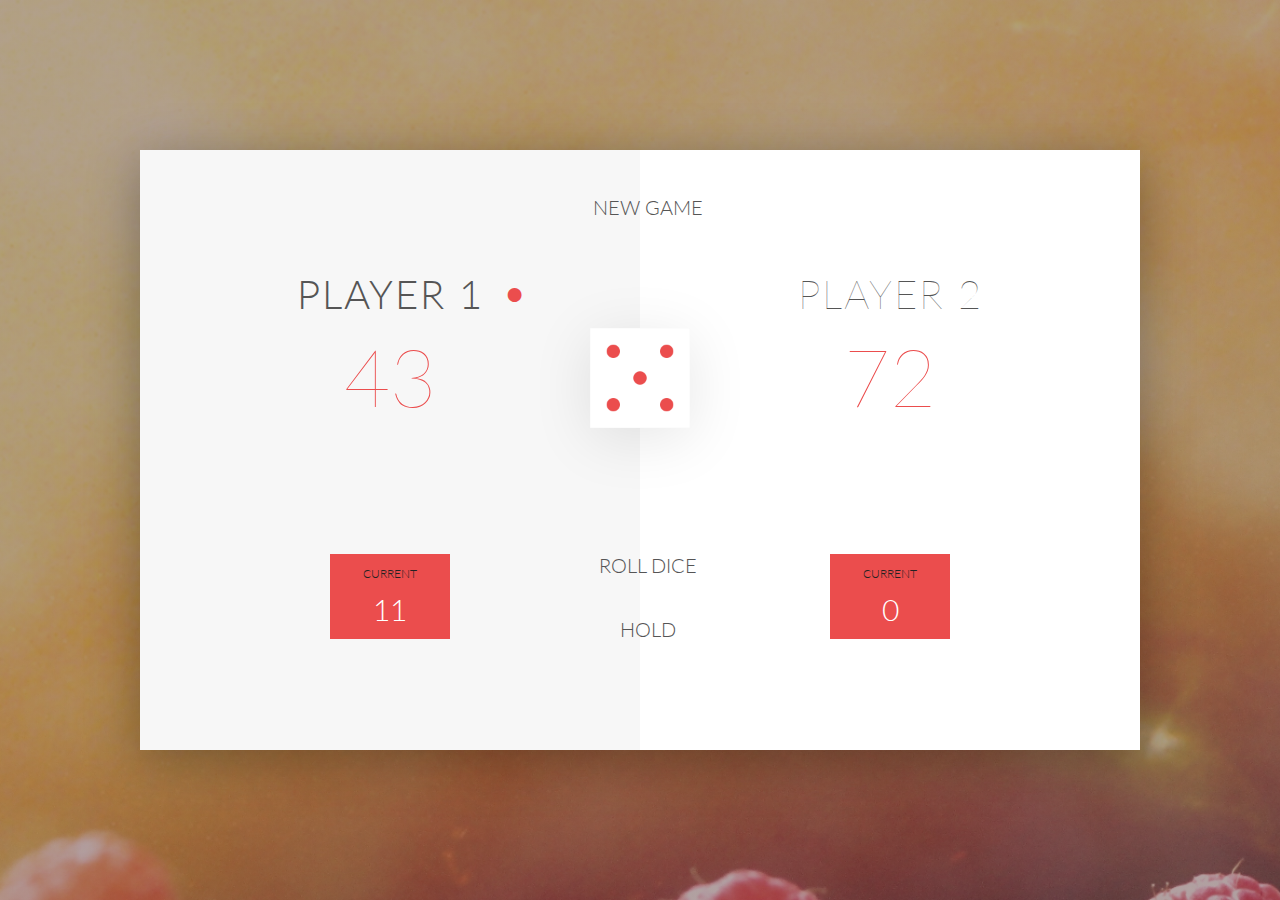
==== DOM-pig-game/index.html @ fac68ad1 "add pig game starter" ====
<!DOCTYPE html>
<html lang="en">

<head>
    <meta charset="UTF-8">
    <link href="https://fonts.googleapis.com/css?family=Lato:100,300,600" rel="stylesheet" type="text/css">
    <link href="http://code.ionicframework.com/ionicons/2.0.1/css/ionicons.min.css" rel="stylesheet" type="text/css">
    <link type="text/css" rel="stylesheet" href="style.css">

    <title>Pig Game</title>
</head>

<body>
    <div class="wrapper clearfix">
        <div class="player-0-panel active">
            <div class="player-name" id="name-0">Player 1</div>
            <div class="player-score" id="score-0">43</div>
            <div class="player-current-box">
                <div class="player-current-label">Current</div>
                <div class="player-current-score" id="current-0">11</div>
            </div>
        </div>

        <div class="player-1-panel">
            <div class="player-name" id="name-1">Player 2</div>
            <div class="player-score" id="score-1">72</div>
            <div class="player-current-box">
                <div class="player-current-label">Current</div>
                <div class="player-current-score" id="current-1">0</div>
            </div>
        </div>

        <button class="btn-new"><i class="ion-ios-plus-outline"></i>New game</button>
        <button class="btn-roll"><i class="ion-ios-loop"></i>Roll dice</button>
        <button class="btn-hold"><i class="ion-ios-download-outline"></i>Hold</button>

        <img src="dice-5.png" alt="Dice" class="dice">
    </div>

    <script src="app.js"></script>
</body>

</html>
---- DOM-pig-game/style.css ----
/**********************************************
*** GENERAL
**********************************************/

* {
    margin: 0;
    padding: 0;
    box-sizing: border-box;
    
}

.clearfix::after {
    content: "";
    display: table;
    clear: both;
}

body {
    background-image: linear-gradient(rgba(62, 20, 20, 0.4), rgba(62, 20, 20, 0.4)), url(back.jpg);
    background-size: cover;
    background-position: center;
    font-family: Lato;
    font-weight: 300;
    position: relative;
    height: 100vh;
    color: #555;
}

.wrapper {
    width: 1000px;
    position: absolute;
    top: 50%;
    left: 50%;
    transform: translate(-50%, -50%);
    background-color: #fff;
    box-shadow: 0px 10px 50px rgba(0, 0, 0, 0.3);
    overflow: hidden;
}

.player-0-panel,
.player-1-panel {
    width: 50%;
    float: left;
    height: 600px;
    padding: 100px;
}



/**********************************************
*** PLAYERS
**********************************************/

.player-name {
    font-size: 40px;
    text-align: center;
    text-transform: uppercase;
    letter-spacing: 2px;
    font-weight: 100;
    margin-top: 20px;
    margin-bottom: 10px;
    position: relative;
}

.player-score {
    text-align: center;
    font-size: 80px;
    font-weight: 100;
    color: #EB4D4D;
    margin-bottom: 130px;
}

.active { background-color: #f7f7f7; }
.active .player-name { font-weight: 300; }

.active .player-name::after {
    content: "\2022";
    font-size: 47px;
    position: absolute;
    color: #EB4D4D;
    top: -7px;
    right: 10px;
    
}

.player-current-box {
    background-color: #EB4D4D;
    color: #fff;
    width: 40%;
    margin: 0 auto;
    padding: 12px;
    text-align: center;
}

.player-current-label {
    text-transform: uppercase;
    margin-bottom: 10px;
    font-size: 12px;
    color: #222;
}

.player-current-score {
    font-size: 30px;
}

button {
    position: absolute;
    width: 200px;
    left: 50%;
    transform: translateX(-50%);
    color: #555;
    background: none;
    border: none;
    font-family: Lato;
    font-size: 20px;
    text-transform: uppercase;
    cursor: pointer;
    font-weight: 300;
    transition: background-color 0.3s, color 0.3s;
}

button:hover { font-weight: 600; }
button:hover i { margin-right: 20px; }

button:focus {
    outline: none;
}

i {
    color: #EB4D4D;
    display: inline-block;
    margin-right: 15px;
    font-size: 32px;
    line-height: 1;
    vertical-align: text-top;
    margin-top: -4px;
    transition: margin 0.3s;
}

.btn-new { top: 45px;}
.btn-roll { top: 403px;}
.btn-hold { top: 467px;}

.dice {
    position: absolute;
    left: 50%;
    top: 178px;
    transform: translateX(-50%);
    height: 100px;
    box-shadow: 0px 10px 60px rgba(0, 0, 0, 0.10);
}

.winner { background-color: #f7f7f7; }
.winner .player-name { font-weight: 300; color: #EB4D4D; }
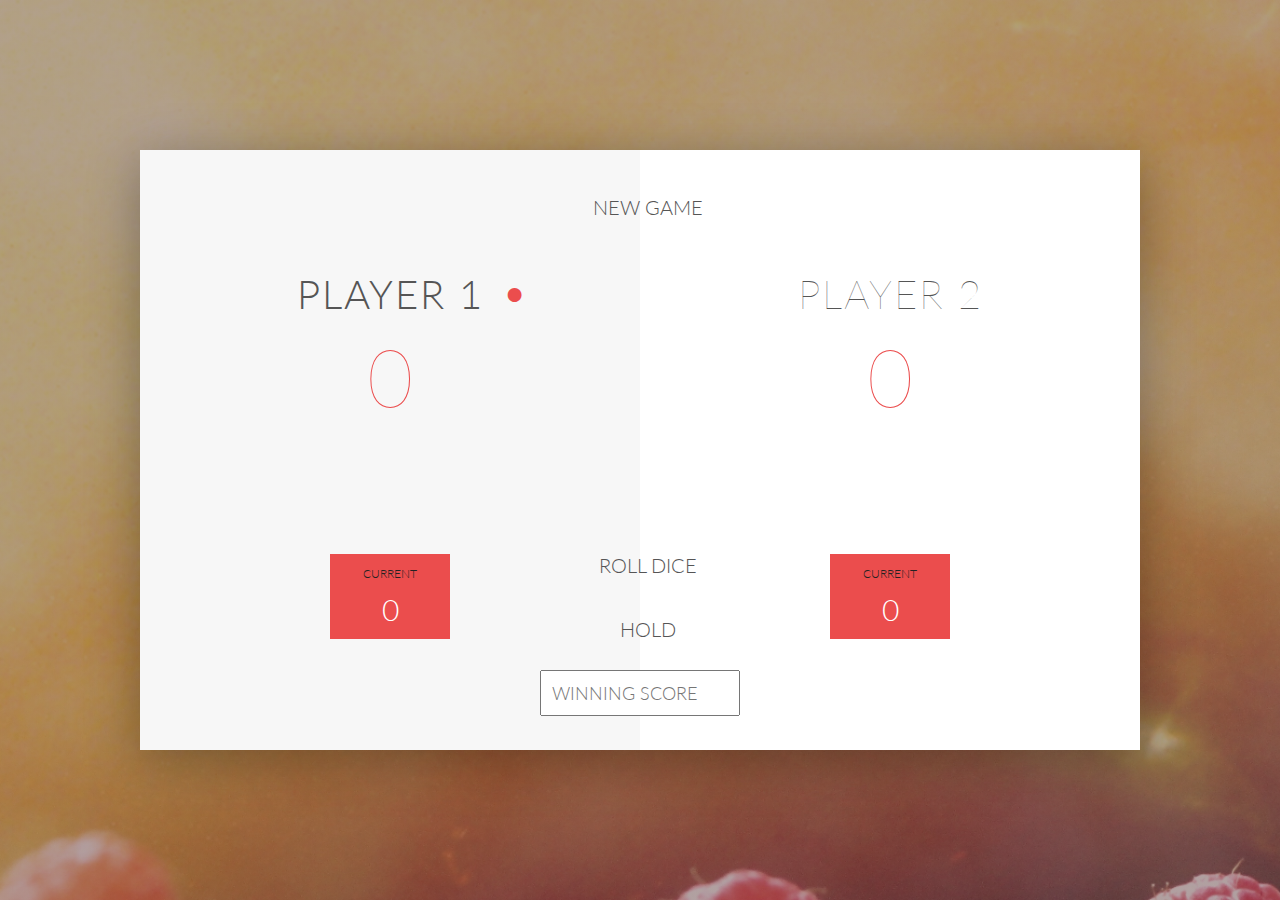
==== commit fe32a74a: "Include game challenges" ====
--- a/DOM-pig-game/index.html
+++ b/DOM-pig-game/index.html
@@ -33,11 +33,13 @@
         <button class="btn-new"><i class="ion-ios-plus-outline"></i>New game</button>
         <button class="btn-roll"><i class="ion-ios-loop"></i>Roll dice</button>
         <button class="btn-hold"><i class="ion-ios-download-outline"></i>Hold</button>
+        <input type="text" placeholder="winning score" class="winning-score">
 
         <img src="dice-5.png" alt="Dice" class="dice">
     </div>
 
-    <script src="app.js"></script>
+    <!-- <script src="app.js"></script> -->
+    <script src="app_v2.js"></script>
 </body>
 
 </html>--- a/DOM-pig-game/style.css
+++ b/DOM-pig-game/style.css
@@ -6,7 +6,7 @@
     margin: 0;
     padding: 0;
     box-sizing: border-box;
-    
+
 }
 
 .clearfix::after {
@@ -70,8 +70,13 @@
     margin-bottom: 130px;
 }
 
-.active { background-color: #f7f7f7; }
-.active .player-name { font-weight: 300; }
+.active {
+    background-color: #f7f7f7;
+}
+
+.active .player-name {
+    font-weight: 300;
+}
 
 .active .player-name::after {
     content: "\2022";
@@ -80,7 +85,7 @@
     color: #EB4D4D;
     top: -7px;
     right: 10px;
-    
+
 }
 
 .player-current-box {
@@ -119,8 +124,13 @@
     transition: background-color 0.3s, color 0.3s;
 }
 
-button:hover { font-weight: 600; }
-button:hover i { margin-right: 20px; }
+button:hover {
+    font-weight: 600;
+}
+
+button:hover i {
+    margin-right: 20px;
+}
 
 button:focus {
     outline: none;
@@ -137,9 +147,36 @@
     transition: margin 0.3s;
 }
 
-.btn-new { top: 45px;}
-.btn-roll { top: 403px;}
-.btn-hold { top: 467px;}
+.btn-new {
+    top: 45px;
+}
+
+.winning-score {
+    position: absolute;
+    width: 200px;
+    left: 50%;
+    transform: translateX(-50%);
+    color: #555;
+    font-family: Lato;
+    font-size: 18px;
+    text-transform: uppercase;
+    font-weight: 300;
+    padding: 10px;
+    top: 520px;
+    text-transform: uppercase;
+}
+
+.winning-score: :focus {
+    outline: none;
+}
+
+.btn-roll {
+    top: 403px;
+}
+
+.btn-hold {
+    top: 467px;
+}
 
 .dice {
     position: absolute;
@@ -150,5 +187,11 @@
     box-shadow: 0px 10px 60px rgba(0, 0, 0, 0.10);
 }
 
-.winner { background-color: #f7f7f7; }
-.winner .player-name { font-weight: 300; color: #EB4D4D; }+.winner {
+    background-color: #f7f7f7;
+}
+
+.winner .player-name {
+    font-weight: 300;
+    color: #EB4D4D;
+}